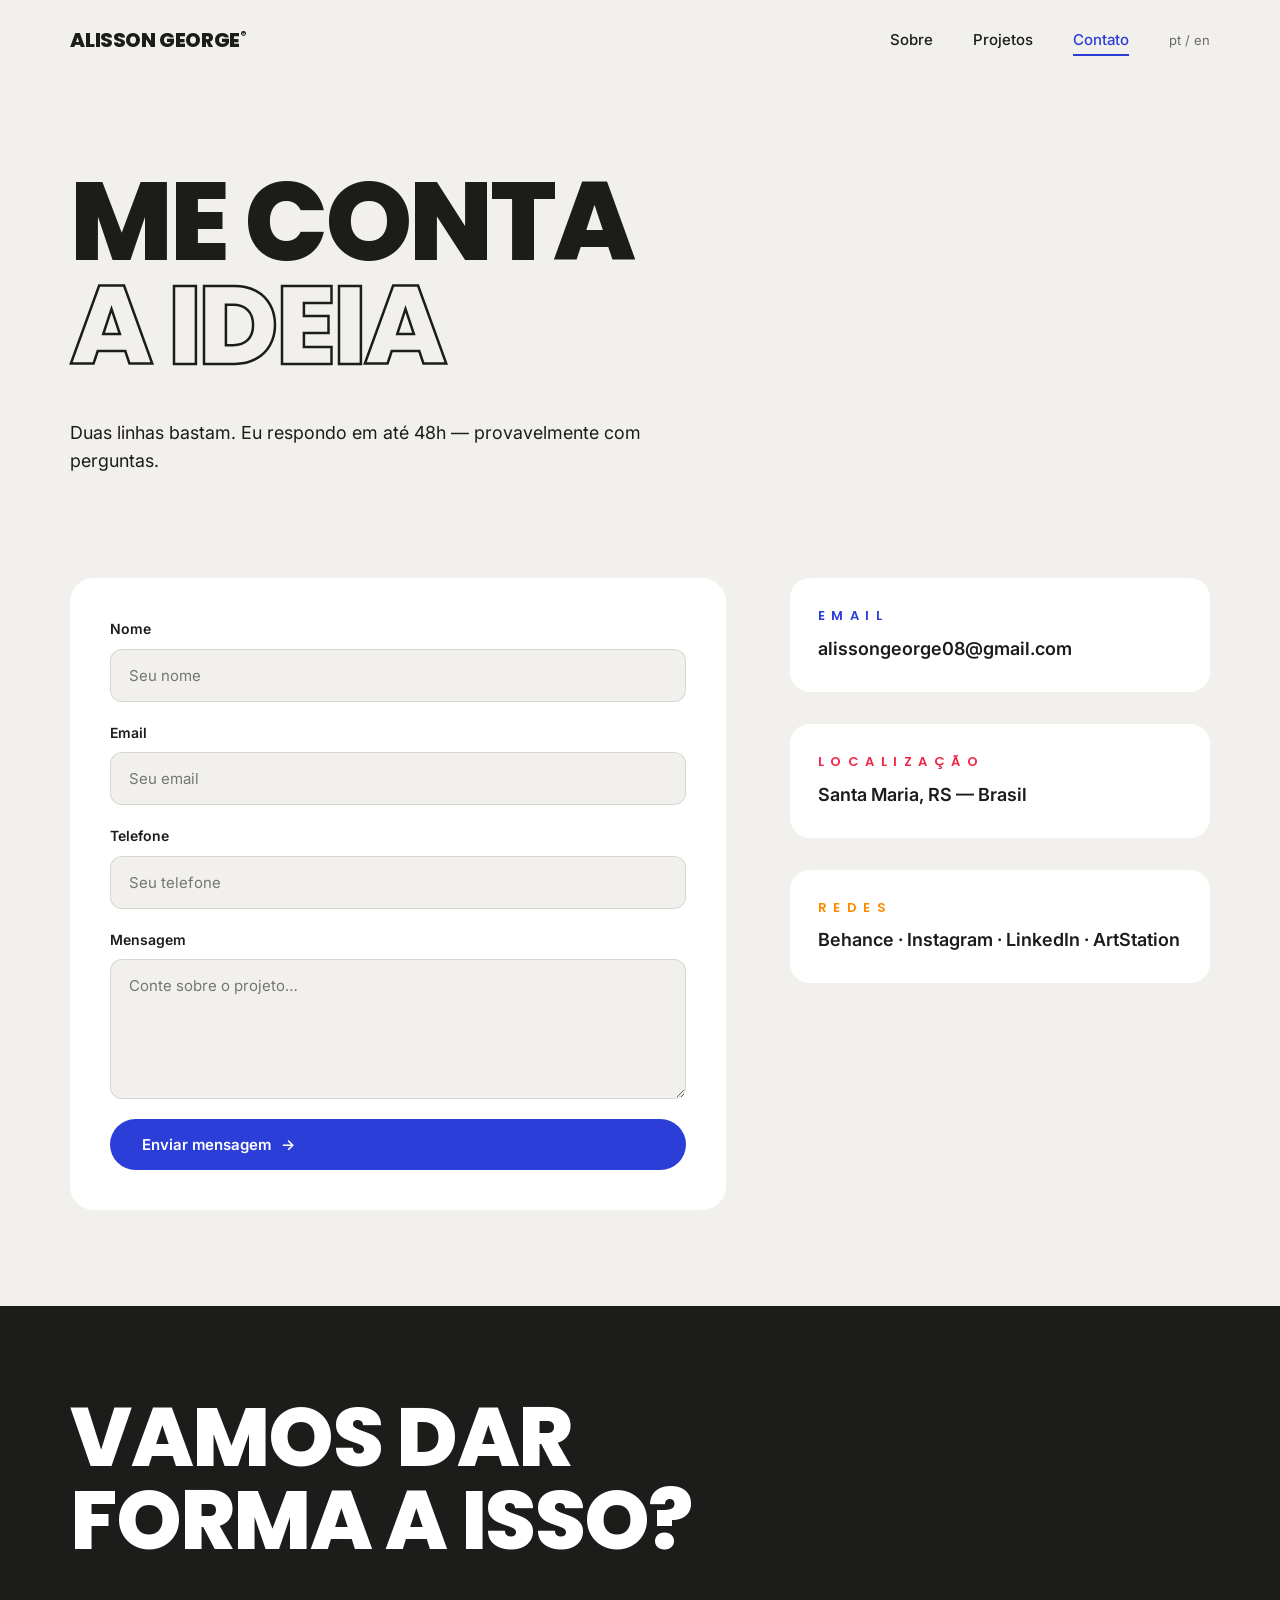
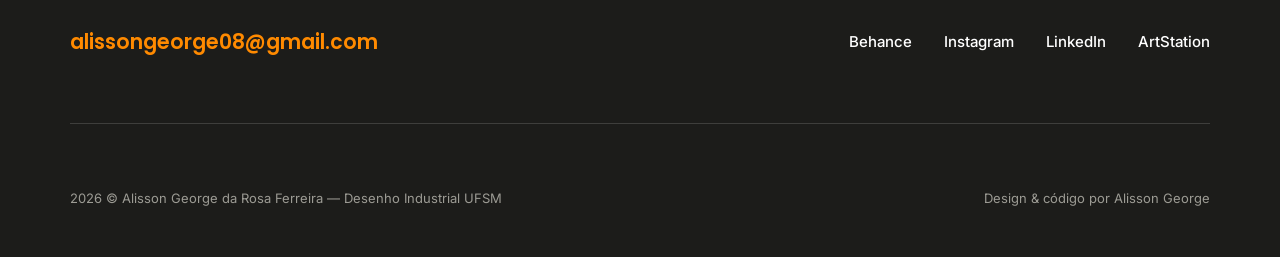
==== contato.html @ 554f0b72 "Add files via upload" ====
<!DOCTYPE html>
<html lang="pt-BR">
<head>
    <meta charset="UTF-8">
    <meta name="viewport" content="width=device-width, initial-scale=1.0">
    <meta name="description" content="Entre em contato com Alisson George — design e modelagem 3D">
    <meta name="theme-color" content="#F1F0EC">
    <title>Contato — Alisson George</title>
    <link rel="preconnect" href="https://fonts.googleapis.com">
    <link rel="preconnect" href="https://fonts.gstatic.com" crossorigin>
    <link href="https://fonts.googleapis.com/css2?family=Poppins:wght@600;700;800&family=Inter:wght@400;500;600&display=swap" rel="stylesheet">
    <link rel="stylesheet" href="css/style.css?v=4">
    <link rel="icon" type="image/png" sizes="16x16" href="assets/favicon/favicon-16x16.png">
</head>
<body>
    <a href="#main-content" class="skip-link">Pular para o conteúdo principal</a>

    <header class="site-header" role="banner">
        <a href="index.html" class="logo">ALISSON GEORGE<sup>®</sup></a>
        <nav class="site-nav" aria-label="Navegação principal">
            <a href="sobre.html">Sobre</a>
            <a href="projetos.html">Projetos</a>
            <a href="contato.html" aria-current="page">Contato</a>
            <span class="nav-lang">pt / en</span>
        </nav>
    </header>

    <main id="main-content">
        <section class="hero" aria-labelledby="contato-title">
            <!-- 2026-06-12 (noite): título-afirmação + palavra vazada -->
            <h1 id="contato-title" class="display reveal">Me conta<br><span class="display-outline">a ideia</span></h1>
            <p class="hero-sub reveal">Duas linhas bastam. Eu respondo em até 48h — provavelmente com perguntas.</p>
        </section>

        <section class="section section--flush-top">
            <div class="contact-row">
                <form class="contact-form reveal" aria-label="Formulário de contato">
                    <div class="field">
                        <label for="nome">Nome</label>
                        <input type="text" id="nome" name="nome" placeholder="Seu nome" required>
                    </div>
                    <div class="field">
                        <label for="email">Email</label>
                        <input type="email" id="email" name="email" placeholder="Seu email" required>
                    </div>
                    <div class="field">
                        <label for="telefone">Telefone</label>
                        <input type="tel" id="telefone" name="telefone" placeholder="Seu telefone">
                    </div>
                    <div class="field">
                        <label for="mensagem">Mensagem</label>
                        <textarea id="mensagem" name="mensagem" placeholder="Conte sobre o projeto…" required></textarea>
                    </div>
                    <button type="submit" class="btn btn--azul">Enviar mensagem <span class="arrow">→</span></button>
                </form>
                <div class="contact-info">
                    <div class="info-card reveal">
                        <span class="label">Email</span>
                        <span class="value"><a href="mailto:alissongeorge08@gmail.com">alissongeorge08@gmail.com</a></span>
                    </div>
                    <div class="info-card reveal">
                        <span class="label">Localização</span>
                        <span class="value">Santa Maria, RS — Brasil</span>
                    </div>
                    <div class="info-card reveal">
                        <span class="label">Redes</span>
                        <span class="value">Behance · Instagram · LinkedIn · ArtStation</span>
                    </div>
                </div>
            </div>
        </section>
    </main>

    <footer class="site-footer">
        <p class="footer-cta"><a href="mailto:alissongeorge08@gmail.com">Vamos dar<br>forma a isso?</a></p>
        <div class="footer-mid">
            <a class="footer-email" href="mailto:alissongeorge08@gmail.com">alissongeorge08@gmail.com</a>
            <nav class="footer-socials" aria-label="Redes sociais">
                <a href="#" rel="noopener">Behance</a>
                <a href="#" rel="noopener">Instagram</a>
                <a href="#" rel="noopener">LinkedIn</a>
                <a href="#" rel="noopener">ArtStation</a>
            </nav>
        </div>
        <div class="footer-divider"></div>
        <div class="footer-bottom">
            <span>2026 © Alisson George da Rosa Ferreira — Desenho Industrial UFSM</span>
            <span>Design &amp; código por Alisson George</span>
        </div>
    </footer>

    <script src="js/main.js"></script>
</body>
</html>
---- css/style.css ----
/* ============================================================
   PORTFÓLIO ALISSON GEORGE — Editorial Bold
   Paleta Leiautar · Estrutura Estúdio Artefato
   Figma: https://www.figma.com/design/YpjkqBIjtjTuj46BG6GzSq
   ============================================================ */

:root {
  --azul: #2B3FD8;
  --vermelho: #ED2647;
  --laranja: #FF8A00;
  --verde: #3FA110;
  --offwhite: #F1F0EC;
  --preto: #1C1C1A;
  --branco: #FFFFFF;
  --cinza: #6B6B66;
  --cinza-claro: #D8D6CE;
  --radius: 20px;
  --pad-x: clamp(20px, 5.5vw, 80px);
  --font-display: 'Poppins', sans-serif;
  --font-body: 'Inter', sans-serif;
}

* { margin: 0; padding: 0; box-sizing: border-box; }

@media (prefers-reduced-motion: no-preference) {
  html { scroll-behavior: smooth; }
}

body {
  font-family: var(--font-body);
  background: var(--offwhite);
  color: var(--preto);
  line-height: 1.6;
  -webkit-font-smoothing: antialiased;
}

img { max-width: 100%; display: block; }
a { color: inherit; text-decoration: none; }
ul { list-style: none; }

/* ---------- Acessibilidade ---------- */
.skip-link {
  position: absolute;
  left: -9999px;
  top: 0;
  background: var(--preto);
  color: var(--branco);
  padding: 12px 20px;
  z-index: 999;
  border-radius: 0 0 12px 0;
}
.skip-link:focus { left: 0; }

/* 2026-06-12 (noite): foco visível consistente com o design system */
a:focus-visible,
button:focus-visible {
  outline: 2px solid var(--azul);
  outline-offset: 3px;
  border-radius: 4px;
}

/* ---------- Header / Nav ---------- */
.site-header {
  display: flex;
  align-items: center;
  justify-content: space-between;
  padding: 24px var(--pad-x);
}

.logo {
  font-family: var(--font-display);
  font-weight: 800;
  font-size: 20px;
  letter-spacing: -0.02em;
}
.logo sup { font-size: 11px; }

.site-nav { display: flex; align-items: center; gap: 40px; }

.site-nav a {
  font-size: 15px;
  font-weight: 500;
  position: relative;
}
.site-nav a::after {
  content: '';
  position: absolute;
  left: 0; bottom: -4px;
  width: 0; height: 2px;
  background: var(--azul);
  transition: width .25s ease;
}
.site-nav a:hover::after,
.site-nav a[aria-current="page"]::after { width: 100%; }
.site-nav a[aria-current="page"] { color: var(--azul); }

.nav-lang { font-size: 13px; color: var(--cinza); }

/* ---------- Tipografia base ---------- */
.display {
  font-family: var(--font-display);
  font-weight: 800;
  font-size: clamp(44px, 8.6vw, 124px);
  line-height: .95;
  letter-spacing: -0.03em;
  text-transform: uppercase;
}

/* 2026-06-12 (noite): palavra vazada no display — hero como espécime tipográfico
   (ref. Pangram Pangram). Reverter: remover este bloco e os <span class="display-outline"> dos HTML. */
.display-outline {
  color: transparent;
  -webkit-text-stroke: 2.5px var(--preto);
  text-stroke: 2.5px var(--preto);
}
@supports not ((-webkit-text-stroke: 1px black) or (text-stroke: 1px black)) {
  .display-outline { color: var(--azul); } /* fallback: palavra em azul */
}

.h2 {
  font-family: var(--font-display);
  font-weight: 800;
  font-size: clamp(32px, 3.9vw, 56px);
  letter-spacing: -0.02em;
}

.eyebrow {
  font-family: var(--font-display);
  font-weight: 600;
  font-size: 14px;
  letter-spacing: .5em;
  text-transform: uppercase;
  color: var(--cinza);
}

/* ---------- Pills ---------- */
.pill {
  display: inline-block;
  font-family: var(--font-display);
  font-weight: 600;
  font-size: 13px;
  letter-spacing: .04em;
  padding: 6px 16px;
  border-radius: 100px;
  color: var(--branco);
}
.pill--azul { background: var(--azul); }
/* 2026-06-12: tons escurecidos p/ contraste AA com texto branco 13px
   (originais: vermelho #ED2647 = 4.22:1 · verde #3FA110 = 3.33:1) */
.pill--vermelho { background: #C71B38; }
.pill--laranja { background: var(--laranja); color: var(--preto); }
.pill--verde { background: #2E7A0C; }

/* ---------- Botões ---------- */
.btn {
  display: inline-flex;
  align-items: center;
  gap: 10px;
  font-family: var(--font-body);
  font-weight: 600;
  font-size: 15px;
  padding: 16px 32px;
  border-radius: 100px;
  border: none;
  cursor: pointer;
  transition: transform .2s ease, background .2s ease, color .2s ease;
}
.btn:hover { transform: translateY(-2px); }
.btn .arrow { transition: transform .2s ease; }
.btn:hover .arrow { transform: translateX(4px); }

.btn--azul { background: var(--azul); color: var(--branco); }
.btn--azul:hover { background: #2335bb; }
.btn--escuro { background: var(--preto); color: var(--branco); }
.btn--outline {
  background: transparent;
  color: var(--preto);
  border: 1.5px solid var(--preto);
}
.btn--outline:hover { background: var(--preto); color: var(--branco); }

/* ---------- Hero ---------- */
.hero {
  padding: clamp(56px, 7vw, 96px) var(--pad-x) clamp(64px, 8vw, 112px);
  display: flex;
  flex-direction: column;
  gap: 40px;
}

.hero-eyebrow {
  display: flex;
  align-items: center;
  gap: 12px;
  flex-wrap: wrap;
}

.hero-bottom {
  display: flex;
  justify-content: space-between;
  align-items: flex-end;
  gap: 48px;
  flex-wrap: wrap;
}

.hero-sub {
  font-size: clamp(16px, 1.4vw, 19px);
  max-width: 620px;
}

.hero-ctas { display: flex; gap: 16px; flex-wrap: wrap; }

/* ---------- Marquee ---------- */
.marquee {
  background: var(--azul);
  color: var(--branco);
  overflow: hidden;
  padding: 20px 0;
  white-space: nowrap;
}
.marquee-track {
  display: inline-block;
  animation: marquee 28s linear infinite;
  font-family: var(--font-display);
  font-weight: 600;
  font-size: 18px;
  letter-spacing: .08em;
}
@keyframes marquee {
  from { transform: translateX(0); }
  to { transform: translateX(-50%); }
}
/* 2026-06-12: pausa em hover/focus (WCAG 2.2.2 + legibilidade) */
.marquee:hover .marquee-track,
.marquee:focus-within .marquee-track { animation-play-state: paused; }

/* ---------- Seções ---------- */
.section { padding: clamp(64px, 7.5vw, 104px) var(--pad-x); }
.section--flush-top { padding-top: 0; }

.section-head {
  display: flex;
  justify-content: space-between;
  align-items: center;
  gap: 32px;
  flex-wrap: wrap;
  margin-bottom: 48px;
}

/* ---------- O que eu faço ---------- */
.areas-grid {
  display: grid;
  grid-template-columns: repeat(3, 1fr);
  gap: 40px;
  margin-top: 56px;
}

.area-card {
  background: var(--branco);
  border-radius: var(--radius);
  padding: 32px;
  display: flex;
  flex-direction: column;
  gap: 12px;
  transition: transform .25s ease, box-shadow .25s ease;
}
.area-card:hover {
  transform: translateY(-6px);
  box-shadow: 0 16px 40px rgba(28, 28, 26, .08);
}

.area-num {
  font-family: var(--font-display);
  font-weight: 800;
  font-size: 18px;
}
.area-card:nth-child(1) .area-num { color: var(--azul); }
.area-card:nth-child(2) .area-num { color: var(--vermelho); }
.area-card:nth-child(3) .area-num { color: var(--laranja); }

.area-card h3 {
  font-family: var(--font-display);
  font-weight: 700;
  font-size: 30px;
  margin-bottom: 8px;
}

.area-card li {
  color: var(--cinza);
  font-size: 16px;
  padding: 4px 0;
}
.area-card li::before { content: '—  '; }

/* ---------- Processo — 2026-06-12 (noite): nova seção da home ---------- */
.process-grid {
  display: grid;
  grid-template-columns: repeat(4, 1fr);
  gap: 40px;
  margin-top: 56px;
  list-style: none; /* é um <ol>; o reset global só cobre <ul> */
}

.process-step {
  border-top: 3px solid var(--preto);
  padding-top: 20px;
  display: flex;
  flex-direction: column;
  gap: 10px;
}
.process-step:nth-child(1) { border-color: var(--azul); }
.process-step:nth-child(2) { border-color: var(--vermelho); }
.process-step:nth-child(3) { border-color: var(--laranja); }
.process-step:nth-child(4) { border-color: var(--verde); }

.process-num {
  font-family: var(--font-display);
  font-weight: 800;
  font-size: clamp(40px, 4.5vw, 64px);
  line-height: 1;
  letter-spacing: -0.03em;
  color: var(--cinza-claro);
}

.process-step h3 {
  font-family: var(--font-display);
  font-weight: 700;
  font-size: 22px;
}

.process-step p { color: var(--cinza); font-size: 15px; }

/* ---------- Cards de projeto ---------- */
.projects-grid {
  display: grid;
  grid-template-columns: repeat(2, 1fr);
  gap: 32px;
}

.project-card {
  background: var(--branco);
  border-radius: var(--radius);
  overflow: hidden;
  display: flex;
  flex-direction: column;
  transition: transform .25s ease, box-shadow .25s ease;
}
.project-card:hover {
  transform: translateY(-6px);
  box-shadow: 0 20px 48px rgba(28, 28, 26, .1);
}

.project-thumb {
  aspect-ratio: 16 / 9.5;
  background: var(--cinza-claro);
  display: flex;
  align-items: center;
  justify-content: center;
  font-family: var(--font-display);
  font-weight: 800;
  font-size: clamp(40px, 5vw, 72px);
  color: rgba(28, 28, 26, .14);
  overflow: hidden;
}
.project-thumb img { width: 100%; height: 100%; object-fit: cover; }

.project-body {
  padding: 24px 28px 28px;
  display: flex;
  flex-direction: column;
  gap: 12px;
}

.project-body h3 {
  font-family: var(--font-display);
  font-weight: 700;
  font-size: clamp(20px, 1.9vw, 26px);
}

.project-body p { color: var(--cinza); font-size: 15px; }

/* 2026-06-12 (noite): ficha técnica do card (ref. Visual Journal / Fonts In Use) */
.project-body p.project-meta {
  margin-top: 6px;
  padding-top: 14px;
  border-top: 1px solid rgba(28, 28, 26, .12);
  font-family: var(--font-display);
  font-weight: 600;
  font-size: 11px;
  letter-spacing: .18em;
  text-transform: uppercase;
  color: var(--cinza);
}

/* 2026-06-12: hover informativo — seta no título do card (ref. Site of Sites) */
.project-body h3::after {
  content: '→';
  display: inline-block;
  margin-left: 8px;
  opacity: 0;
  transform: translateX(-6px);
  transition: opacity .25s ease, transform .25s ease;
  color: var(--azul);
}
.project-card:hover .project-body h3::after,
.project-card:focus-within .project-body h3::after { opacity: 1; transform: none; }

/* thumbs coloridas por categoria */
.thumb--azul { background: linear-gradient(135deg, var(--azul), #4d5fe8); color: rgba(255,255,255,.25); }
.thumb--vermelho { background: linear-gradient(135deg, var(--vermelho), #f4516e); color: rgba(255,255,255,.25); }
.thumb--laranja { background: linear-gradient(135deg, var(--laranja), #ffa640); color: rgba(255,255,255,.3); }
.thumb--verde { background: linear-gradient(135deg, var(--verde), #5cbf2a); color: rgba(255,255,255,.25); }
.thumb--preto { background: linear-gradient(135deg, #1c1c1a, #3a3a36); color: rgba(255,255,255,.18); }

/* ---------- Filtros ---------- */
.filters {
  display: flex;
  gap: 12px;
  flex-wrap: wrap;
  margin-top: 32px;
}

.filter-btn {
  font-family: var(--font-body);
  font-size: 15px;
  padding: 10px 22px;
  border-radius: 100px;
  border: 1px solid rgba(28, 28, 26, .25);
  background: transparent;
  color: var(--preto);
  cursor: pointer;
  transition: all .2s ease;
}
.filter-btn:hover { border-color: var(--preto); }
.filter-btn.active {
  background: var(--preto);
  color: var(--branco);
  border-color: var(--preto);
}

.project-card.hidden { display: none; }

/* ---------- Sobre ---------- */
.sobre-pills { display: flex; gap: 12px; flex-wrap: wrap; }

.bio-row {
  display: grid;
  grid-template-columns: minmax(280px, 480px) 1fr;
  gap: 64px;
  align-items: start;
}

.bio-photo {
  border-radius: 24px;
  overflow: hidden;
  background: var(--cinza-claro);
  aspect-ratio: 6 / 7;
}
.bio-photo img { width: 100%; height: 100%; object-fit: cover; }

.bio-text { display: flex; flex-direction: column; gap: 24px; }

.bio-text h2 {
  font-family: var(--font-display);
  font-weight: 700;
  font-size: clamp(26px, 2.6vw, 36px);
}

.bio-text p { color: var(--cinza); font-size: 17px; line-height: 1.65; }

.stats {
  display: flex;
  gap: 48px;
  flex-wrap: wrap;
  padding-top: 16px;
}
.stat strong {
  display: block;
  font-family: var(--font-display);
  font-weight: 800;
  font-size: 32px;
  color: var(--azul);
}
.stat span { font-size: 14px; color: var(--cinza); }

/* ---------- Contato ---------- */
.contact-row {
  display: grid;
  grid-template-columns: 1fr minmax(280px, 420px);
  gap: 64px;
  align-items: start;
}

.contact-form {
  background: var(--branco);
  border-radius: 24px;
  padding: 40px;
  display: flex;
  flex-direction: column;
  gap: 20px;
}

.field { display: flex; flex-direction: column; gap: 8px; }
.field label { font-weight: 600; font-size: 14px; }
.field input,
.field textarea {
  font-family: var(--font-body);
  font-size: 15px;
  padding: 16px 18px;
  border-radius: 12px;
  border: 1px solid rgba(28, 28, 26, .12);
  background: var(--offwhite);
  color: var(--preto);
  resize: vertical;
}
.field input:focus,
.field textarea:focus {
  outline: 2px solid var(--azul);
  outline-offset: 1px;
}
.field textarea { min-height: 140px; }

.contact-info { display: flex; flex-direction: column; gap: 32px; }

.info-card {
  background: var(--branco);
  border-radius: var(--radius);
  padding: 28px;
  display: flex;
  flex-direction: column;
  gap: 8px;
}
.info-card .label {
  font-family: var(--font-display);
  font-weight: 600;
  font-size: 13px;
  letter-spacing: .5em;
  text-transform: uppercase;
}
.info-card:nth-child(1) .label { color: var(--azul); }
.info-card:nth-child(2) .label { color: var(--vermelho); }
.info-card:nth-child(3) .label { color: var(--laranja); }
.info-card .value { font-weight: 600; font-size: 18px; }
.info-card .value a:hover { color: var(--azul); }

/* ---------- Footer ---------- */
.site-footer {
  background: var(--preto);
  color: var(--branco);
  padding: clamp(64px, 7vw, 96px) var(--pad-x) 48px;
  display: flex;
  flex-direction: column;
  gap: 64px;
}

.footer-cta {
  font-family: var(--font-display);
  font-weight: 800;
  font-size: clamp(44px, 6.5vw, 88px);
  line-height: 1;
  letter-spacing: -0.02em;
  text-transform: uppercase;
}
.footer-cta a { transition: color .2s ease; }
.footer-cta a:hover { color: var(--laranja); }

.footer-mid {
  display: flex;
  justify-content: space-between;
  align-items: center;
  gap: 32px;
  flex-wrap: wrap;
}

.footer-email {
  font-family: var(--font-display);
  font-weight: 600;
  font-size: clamp(17px, 1.6vw, 22px);
  color: var(--laranja);
}
.footer-email:hover { text-decoration: underline; }

.footer-socials { display: flex; gap: 32px; flex-wrap: wrap; }
.footer-socials a { font-size: 15px; font-weight: 500; }
.footer-socials a:hover { color: var(--laranja); }

.footer-divider {
  height: 1px;
  background: rgba(255, 255, 255, .15);
}

.footer-bottom {
  display: flex;
  justify-content: space-between;
  gap: 16px;
  flex-wrap: wrap;
  font-size: 13px;
  color: #9C9B94;
}

/* ---------- Reveal on scroll ---------- */
.reveal {
  opacity: 0;
  transform: translateY(28px);
  transition: opacity .6s ease, transform .6s ease;
}
.reveal.visible { opacity: 1; transform: none; }

/* 2026-06-12: reveal em cascata (stagger) nos grids */
.areas-grid .reveal:nth-child(2),
.projects-grid .reveal:nth-child(2) { transition-delay: .12s; }
.areas-grid .reveal:nth-child(3),
.projects-grid .reveal:nth-child(3) { transition-delay: .24s; }
/* 2026-06-12 (noite): stagger também na seção Processo */
.process-grid .reveal:nth-child(2) { transition-delay: .12s; }
.process-grid .reveal:nth-child(3) { transition-delay: .24s; }
.process-grid .reveal:nth-child(4) { transition-delay: .36s; }

@media (prefers-reduced-motion: reduce) {
  .reveal { opacity: 1; transform: none; transition: none; transition-delay: 0s; }
  .marquee-track { animation: none; }
  .project-body h3::after { transition: none; }
}

/* ---------- Responsivo ---------- */
@media (max-width: 1024px) {
  .areas-grid { grid-template-columns: 1fr; }
  .process-grid { grid-template-columns: repeat(2, 1fr); } /* 2026-06-12 noite */
  .bio-row { grid-template-columns: 1fr; }
  .bio-photo { max-width: 480px; }
  .contact-row { grid-template-columns: 1fr; }
}

@media (max-width: 720px) {
  .site-header { flex-wrap: wrap; gap: 16px; }
  .site-nav { gap: 20px; }
  .projects-grid { grid-template-columns: 1fr; }
  .process-grid { grid-template-columns: 1fr; } /* 2026-06-12 noite */
  .hero-bottom { flex-direction: column; align-items: flex-start; }
}
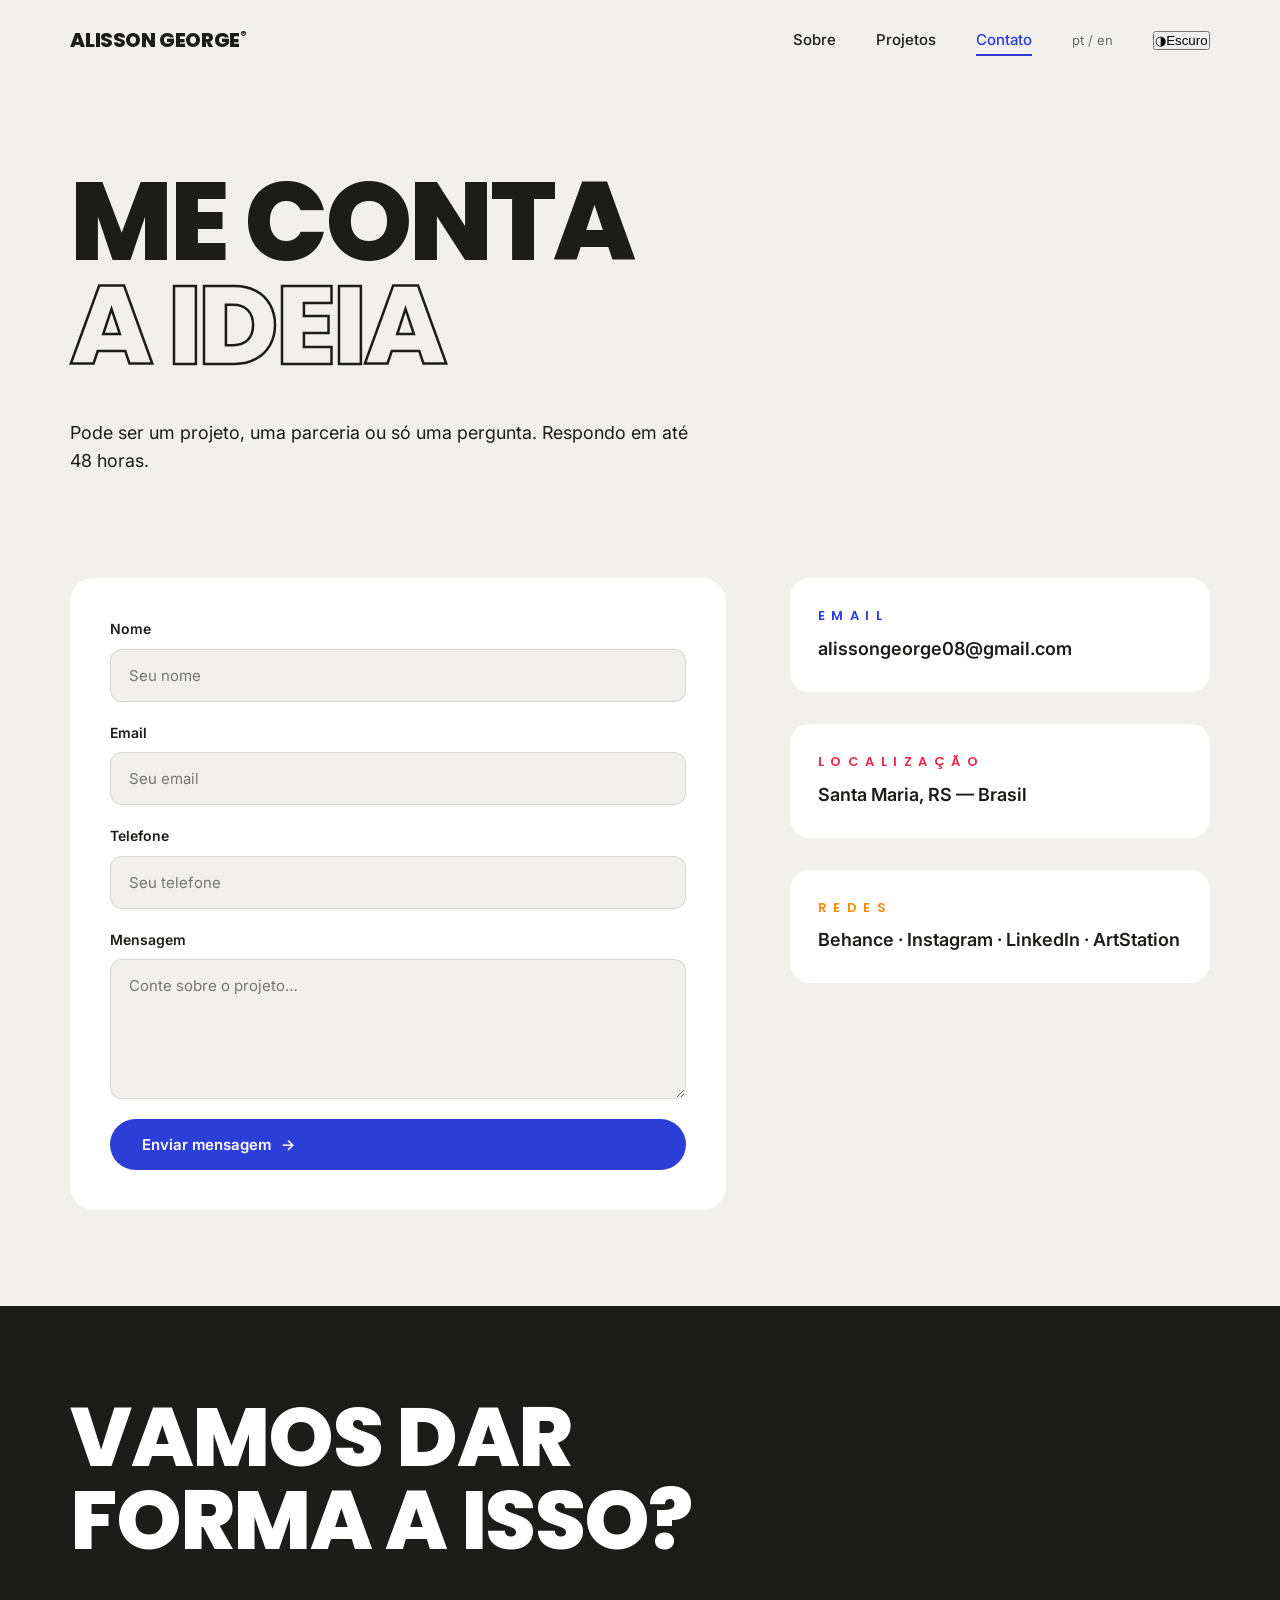
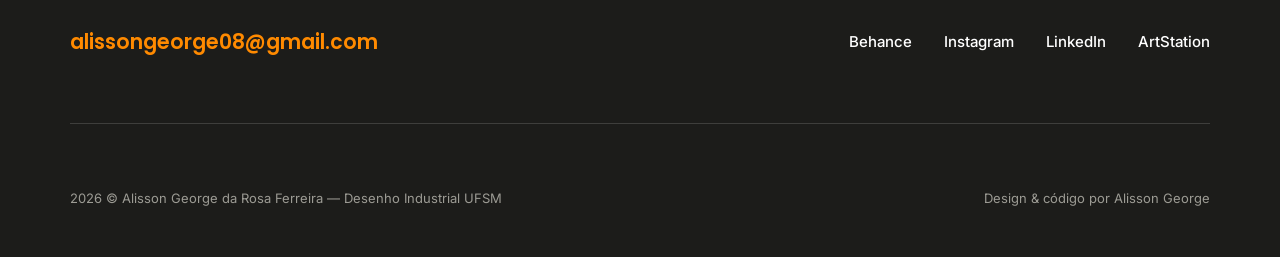
==== commit 32606c29: "Add files via upload" ====
--- a/contato.html
+++ b/contato.html
@@ -8,9 +8,11 @@
     <title>Contato — Alisson George</title>
     <link rel="preconnect" href="https://fonts.googleapis.com">
     <link rel="preconnect" href="https://fonts.gstatic.com" crossorigin>
-    <link href="https://fonts.googleapis.com/css2?family=Poppins:wght@600;700;800&family=Inter:wght@400;500;600&display=swap" rel="stylesheet">
-    <link rel="stylesheet" href="css/style.css?v=4">
+    <link href="https://fonts.googleapis.com/css2?family=Poppins:wght@600;700;800&family=Hanken+Grotesque:wght@400;500;600;700&family=Inter:wght@400;500;600&display=swap" rel="stylesheet">
+    <link rel="stylesheet" href="css/style.css?v=7">
     <link rel="icon" type="image/png" sizes="16x16" href="assets/favicon/favicon-16x16.png">
+    <!-- MODO ESCURO 2026-06-22: tema antes da pintura (evita flash). -->
+    <script>try{var s=localStorage.getItem('tema');var d=s?s==='dark':(document.documentElement.classList.contains('dark')||matchMedia('(prefers-color-scheme: dark)').matches);document.documentElement.classList.toggle('dark',d);}catch(e){}</script>
 </head>
 <body>
     <a href="#main-content" class="skip-link">Pular para o conteúdo principal</a>
@@ -22,14 +24,17 @@
             <a href="projetos.html">Projetos</a>
             <a href="contato.html" aria-current="page">Contato</a>
             <span class="nav-lang">pt / en</span>
+            <!-- MODO ESCURO 2026-06-22: botão de tema. -->
+            <button class="theme-toggle" type="button" aria-label="Alternar modo claro e escuro" aria-pressed="false"><span class="tt-dot" aria-hidden="true">◑</span><span class="tt-label">Escuro</span></button>
         </nav>
     </header>
 
     <main id="main-content">
         <section class="hero" aria-labelledby="contato-title">
-            <!-- 2026-06-12 (noite): título-afirmação + palavra vazada -->
+            <!-- 2026-06-12 (noite): título-afirmação + palavra vazada; mantido -->
+            <!-- 2026-06-13: subtítulo reescrito — removida informalidade rejeitada ("provavelmente com perguntas") -->
             <h1 id="contato-title" class="display reveal">Me conta<br><span class="display-outline">a ideia</span></h1>
-            <p class="hero-sub reveal">Duas linhas bastam. Eu respondo em até 48h — provavelmente com perguntas.</p>
+            <p class="hero-sub reveal">Pode ser um projeto, uma parceria ou só uma pergunta. Respondo em até 48 horas.</p>
         </section>
 
         <section class="section section--flush-top">
